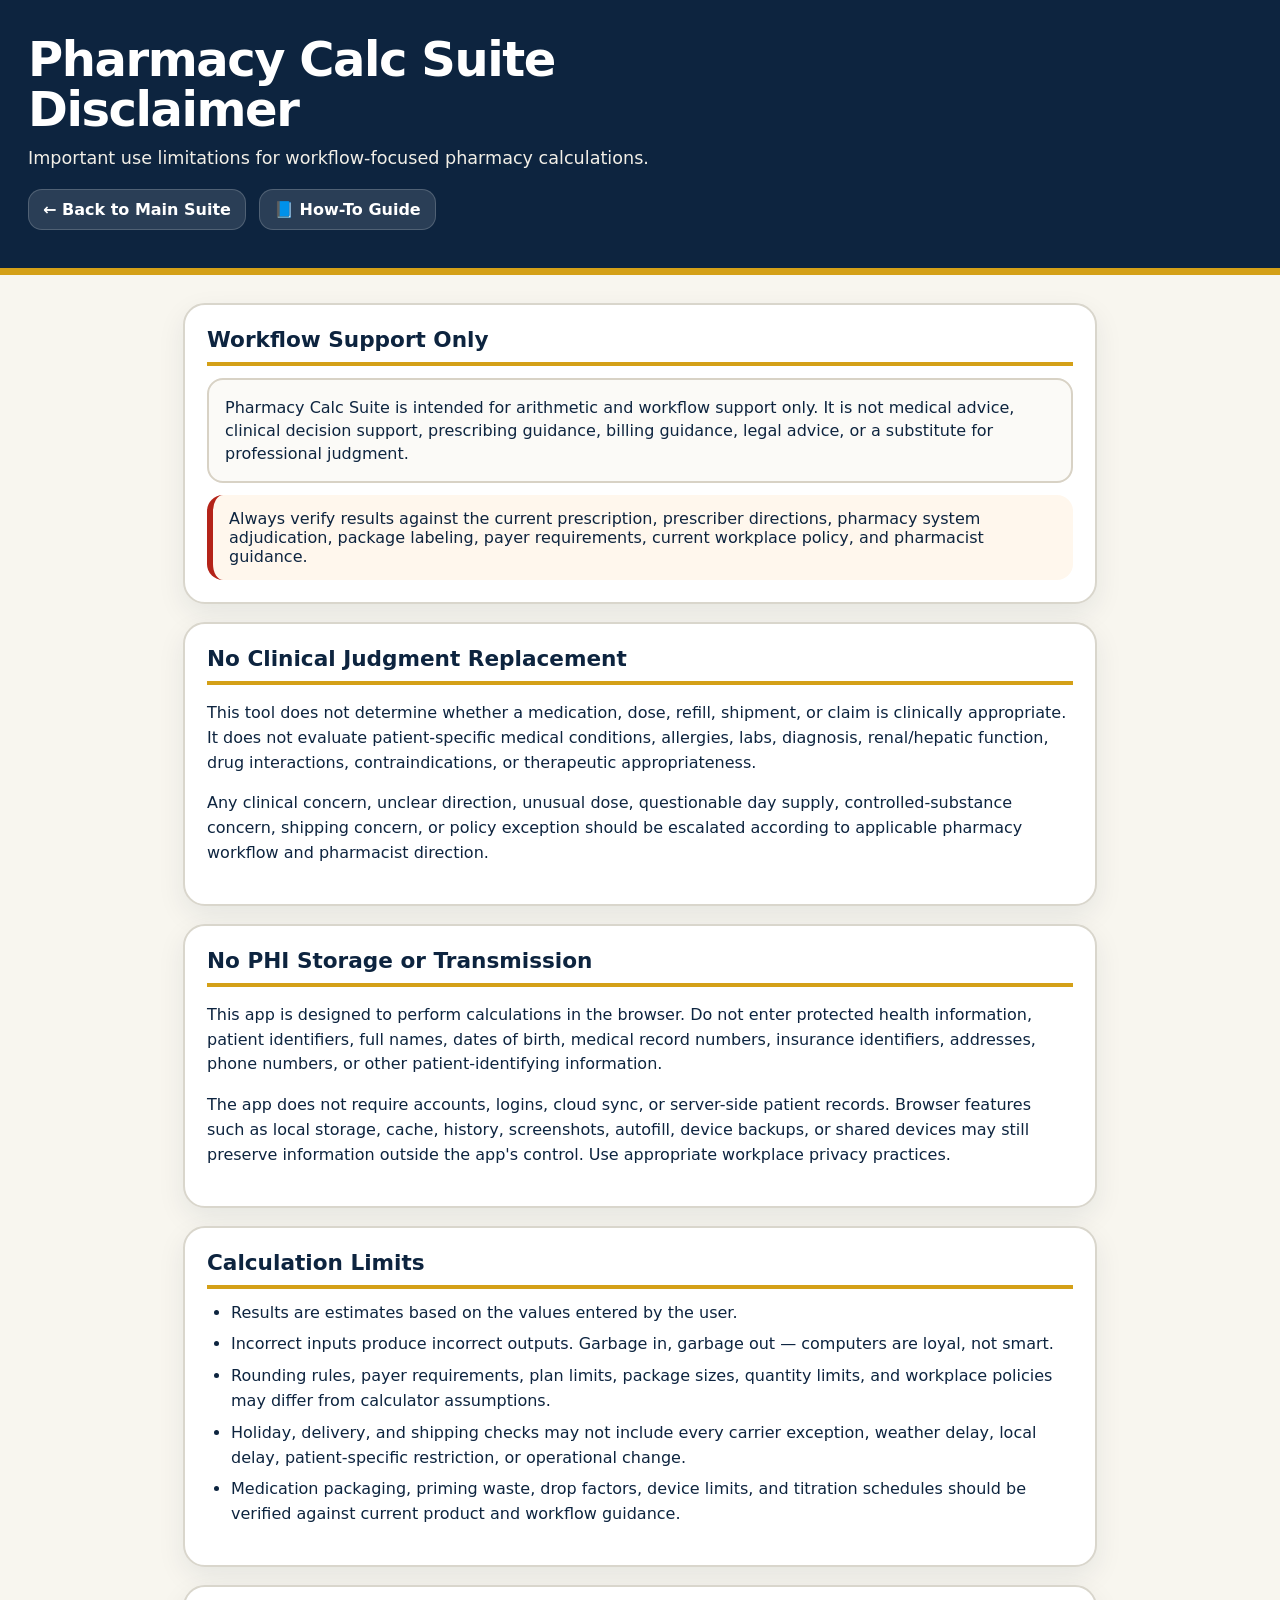
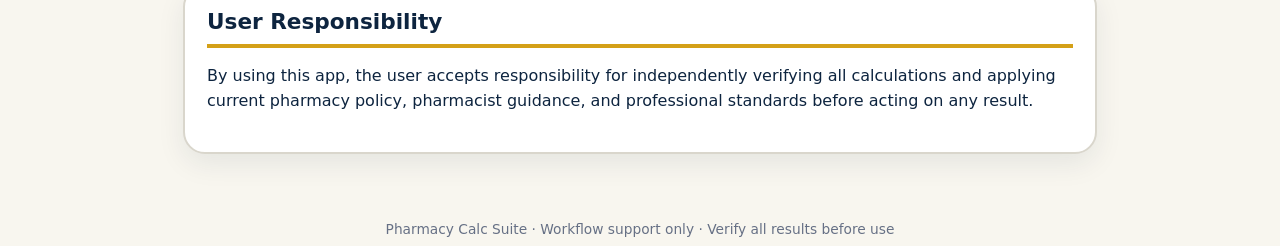
==== disclaimer.html @ a8d55158 "Add files via upload" ====
<!DOCTYPE html>
<html lang="en">
<head>
  <meta charset="UTF-8">
  <meta name="viewport" content="width=device-width, initial-scale=1.0">
  <title>Pharmacy Calc Suite — Disclaimer</title>
  <style>
:root{
  --navy:#0d243f; --gold:#d4a017; --cream:#f8f6ef; --card:#fff;
  --text:#0d243f; --muted:#667085; --line:#d9d6cc; --soft:#f3f0e8;
  --red:#b42318;
}
*{box-sizing:border-box}
body{margin:0;font-family:Inter,system-ui,-apple-system,Segoe UI,Roboto,Arial,sans-serif;background:var(--cream);color:var(--text);}
header{padding:34px 28px 38px;background:var(--navy);color:#fff;border-bottom:7px solid var(--gold);}
h1{margin:0;font-size:clamp(2rem,4vw,3rem);line-height:1.05;font-weight:850;letter-spacing:-.03em;}
.sub{color:#f2efe7;margin-top:12px;font-size:1.1rem;line-height:1.35;max-width:900px;}
main{max-width:950px;margin:0 auto;padding:28px 18px;}
.card{background:var(--card);border:2px solid var(--line);border-radius:22px;padding:22px;margin-bottom:18px;box-shadow:0 10px 28px rgba(13,36,63,.08);}
h2{font-size:1.35rem;margin:0 0 12px;padding-bottom:10px;border-bottom:4px solid var(--gold);color:var(--navy);font-weight:850;}
p,li{line-height:1.55;}
ul{margin-top:8px;padding-left:24px;}
li{margin:7px 0;}
.notice{padding:16px;border:2px solid #d8d2c5;border-radius:16px;background:#fbfaf7;line-height:1.45;}
.strong-warning{border-left:6px solid var(--red);padding:14px 16px;background:#fff7ed;border-radius:16px;margin-top:12px;}
.back-link{
  display:inline-flex;
  align-items:center;
  gap:8px;
  margin-top:18px;
  margin-right:8px;
  padding:10px 14px;
  border-radius:14px;
  background:rgba(255,255,255,.12);
  color:#fff;
  text-decoration:none;
  font-weight:800;
  border:1px solid rgba(255,255,255,.18);
  transition:.2s ease;
}
.back-link:hover{background:rgba(255,255,255,.2);}
footer{text-align:center;color:var(--muted);font-size:.86rem;padding:20px 8px 8px;line-height:1.35;}
@media print{header{background:#fff;color:var(--navy)}.card{box-shadow:none;break-inside:avoid}}
  </style>
  <link rel="manifest" href="manifest.json">
  <link rel="apple-touch-icon" href="icon-180.png">
  <link rel="icon" sizes="192x192" type="image/png" href="icon-192.png">
  <meta name="theme-color" content="#0d243f">
</head>
<body>
<header>
  <h1>Pharmacy Calc Suite<br>Disclaimer</h1>
  <div class="sub">Important use limitations for workflow-focused pharmacy calculations.</div>
  <a class="back-link" href="index.html">← Back to Main Suite</a>
  <a class="back-link" href="how-to.html">📘 How-To Guide</a>
</header>

<main>
  <section class="card">
    <h2>Workflow Support Only</h2>
    <div class="notice">
      Pharmacy Calc Suite is intended for arithmetic and workflow support only. It is not medical advice, clinical decision support, prescribing guidance, billing guidance, legal advice, or a substitute for professional judgment.
    </div>
    <div class="strong-warning">
      Always verify results against the current prescription, prescriber directions, pharmacy system adjudication, package labeling, payer requirements, current workplace policy, and pharmacist guidance.
    </div>
  </section>

  <section class="card">
    <h2>No Clinical Judgment Replacement</h2>
    <p>This tool does not determine whether a medication, dose, refill, shipment, or claim is clinically appropriate. It does not evaluate patient-specific medical conditions, allergies, labs, diagnosis, renal/hepatic function, drug interactions, contraindications, or therapeutic appropriateness.</p>
    <p>Any clinical concern, unclear direction, unusual dose, questionable day supply, controlled-substance concern, shipping concern, or policy exception should be escalated according to applicable pharmacy workflow and pharmacist direction.</p>
  </section>

  <section class="card">
    <h2>No PHI Storage or Transmission</h2>
    <p>This app is designed to perform calculations in the browser. Do not enter protected health information, patient identifiers, full names, dates of birth, medical record numbers, insurance identifiers, addresses, phone numbers, or other patient-identifying information.</p>
    <p>The app does not require accounts, logins, cloud sync, or server-side patient records. Browser features such as local storage, cache, history, screenshots, autofill, device backups, or shared devices may still preserve information outside the app's control. Use appropriate workplace privacy practices.</p>
  </section>

  <section class="card">
    <h2>Calculation Limits</h2>
    <ul>
      <li>Results are estimates based on the values entered by the user.</li>
      <li>Incorrect inputs produce incorrect outputs. Garbage in, garbage out — computers are loyal, not smart.</li>
      <li>Rounding rules, payer requirements, plan limits, package sizes, quantity limits, and workplace policies may differ from calculator assumptions.</li>
      <li>Holiday, delivery, and shipping checks may not include every carrier exception, weather delay, local delay, patient-specific restriction, or operational change.</li>
      <li>Medication packaging, priming waste, drop factors, device limits, and titration schedules should be verified against current product and workflow guidance.</li>
    </ul>
  </section>

  <section class="card">
    <h2>User Responsibility</h2>
    <p>By using this app, the user accepts responsibility for independently verifying all calculations and applying current pharmacy policy, pharmacist guidance, and professional standards before acting on any result.</p>
  </section>
</main>

<footer>
  Pharmacy Calc Suite · Workflow support only · Verify all results before use
</footer>
</body>
</html>
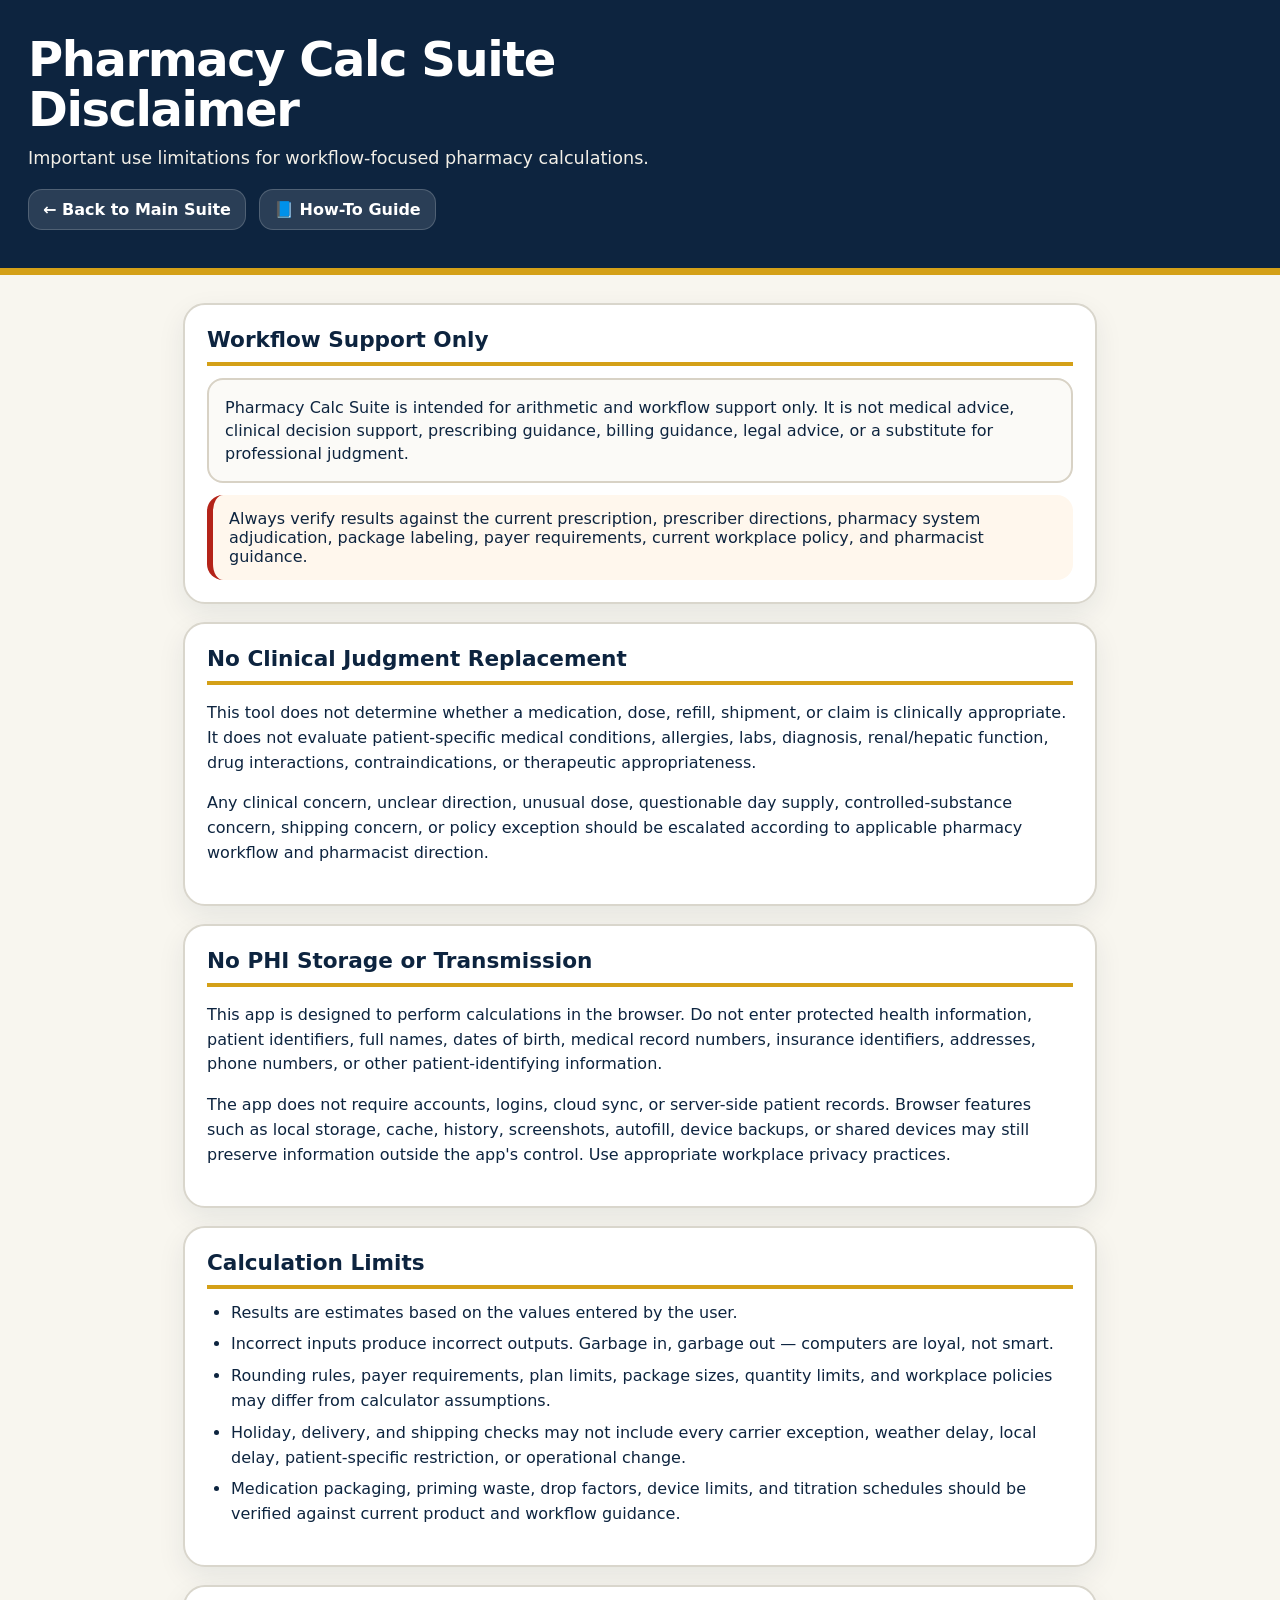
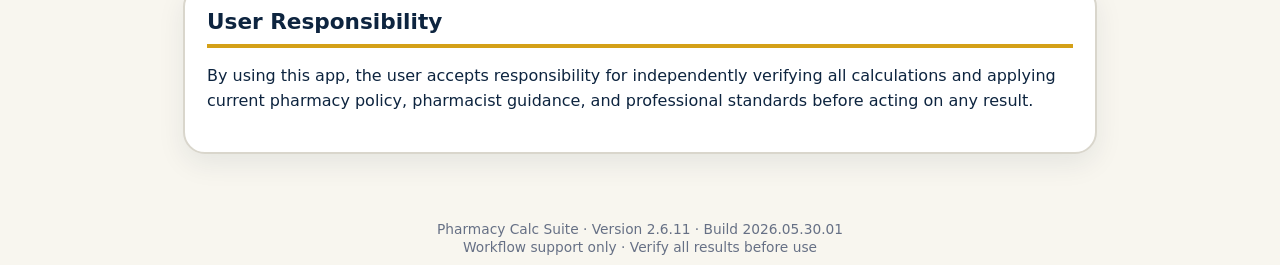
==== commit 064527a9: "Add files via upload" ====
--- a/disclaimer.html
+++ b/disclaimer.html
@@ -96,7 +96,7 @@
 </main>
 
 <footer>
-  Pharmacy Calc Suite · Workflow support only · Verify all results before use
+  Pharmacy Calc Suite · Version 2.6.11 · Build 2026.05.30.01<br>Workflow support only · Verify all results before use
 </footer>
 </body>
 </html>
